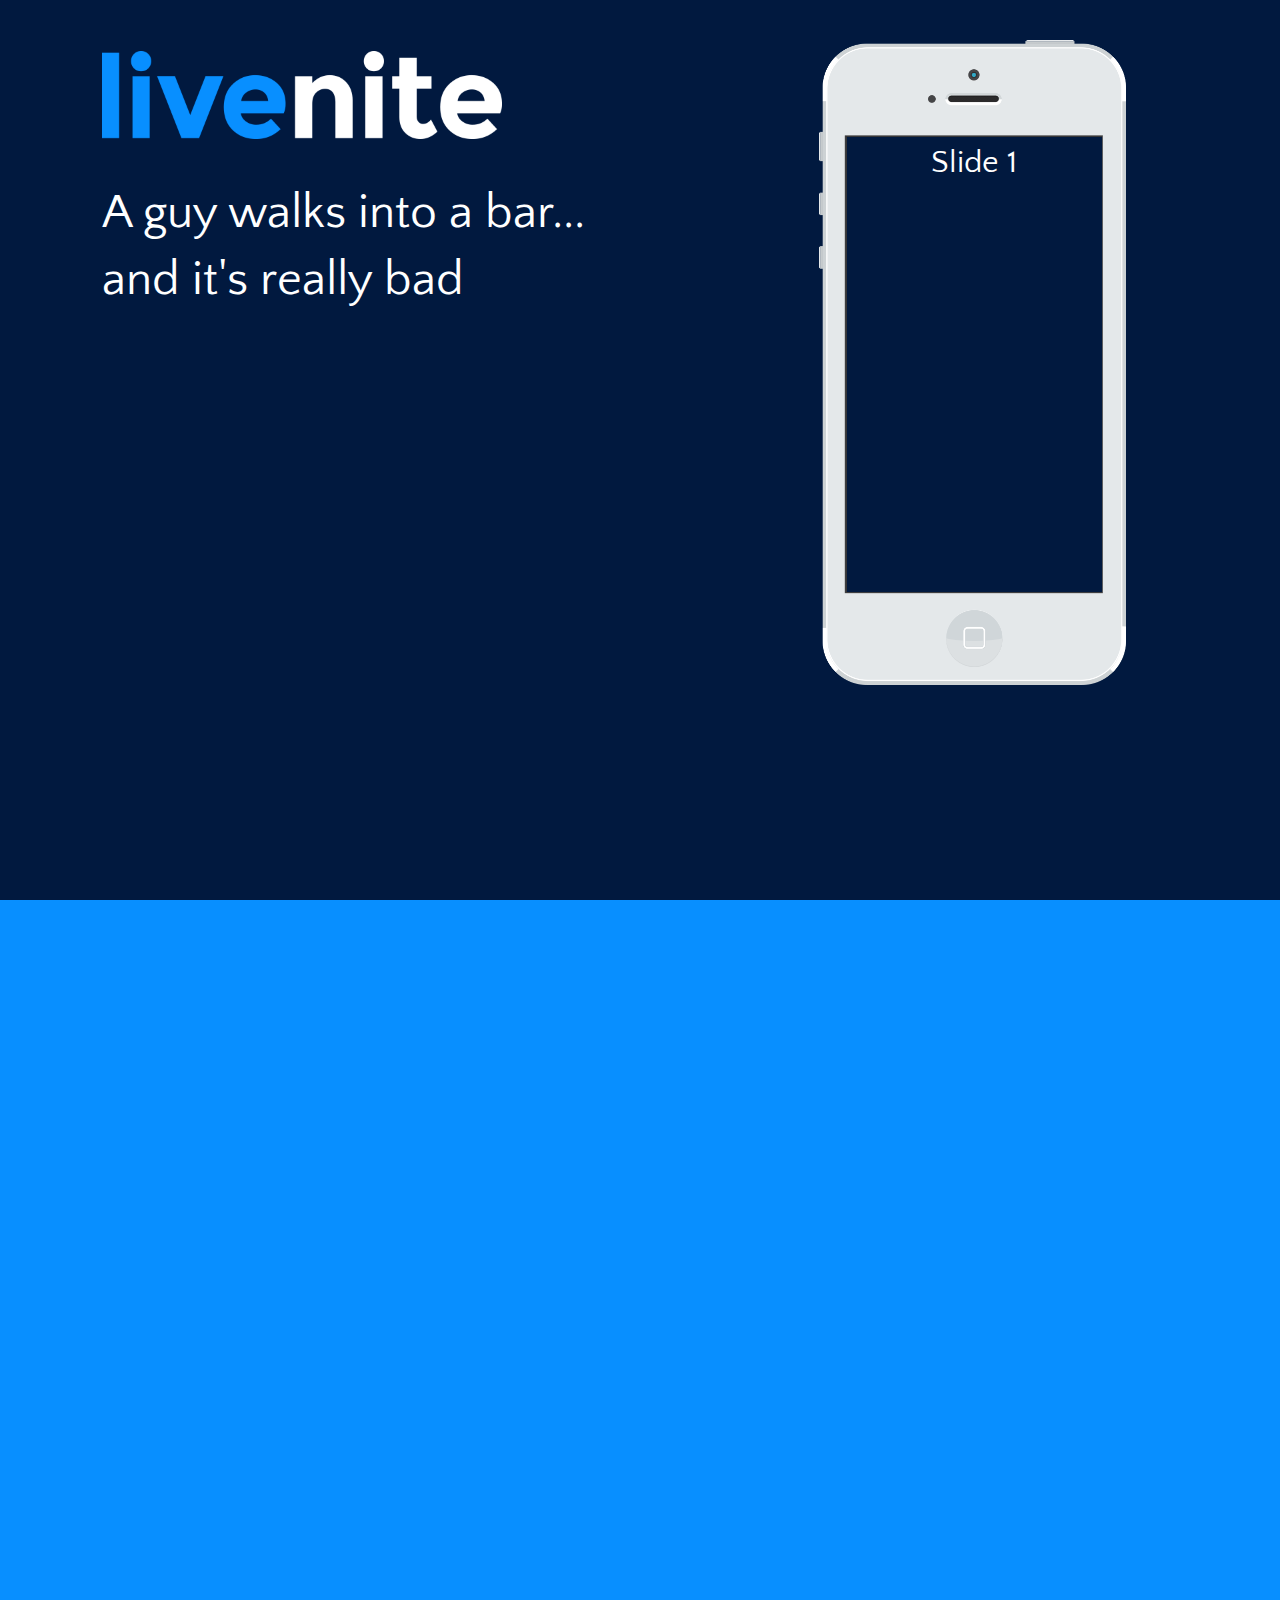
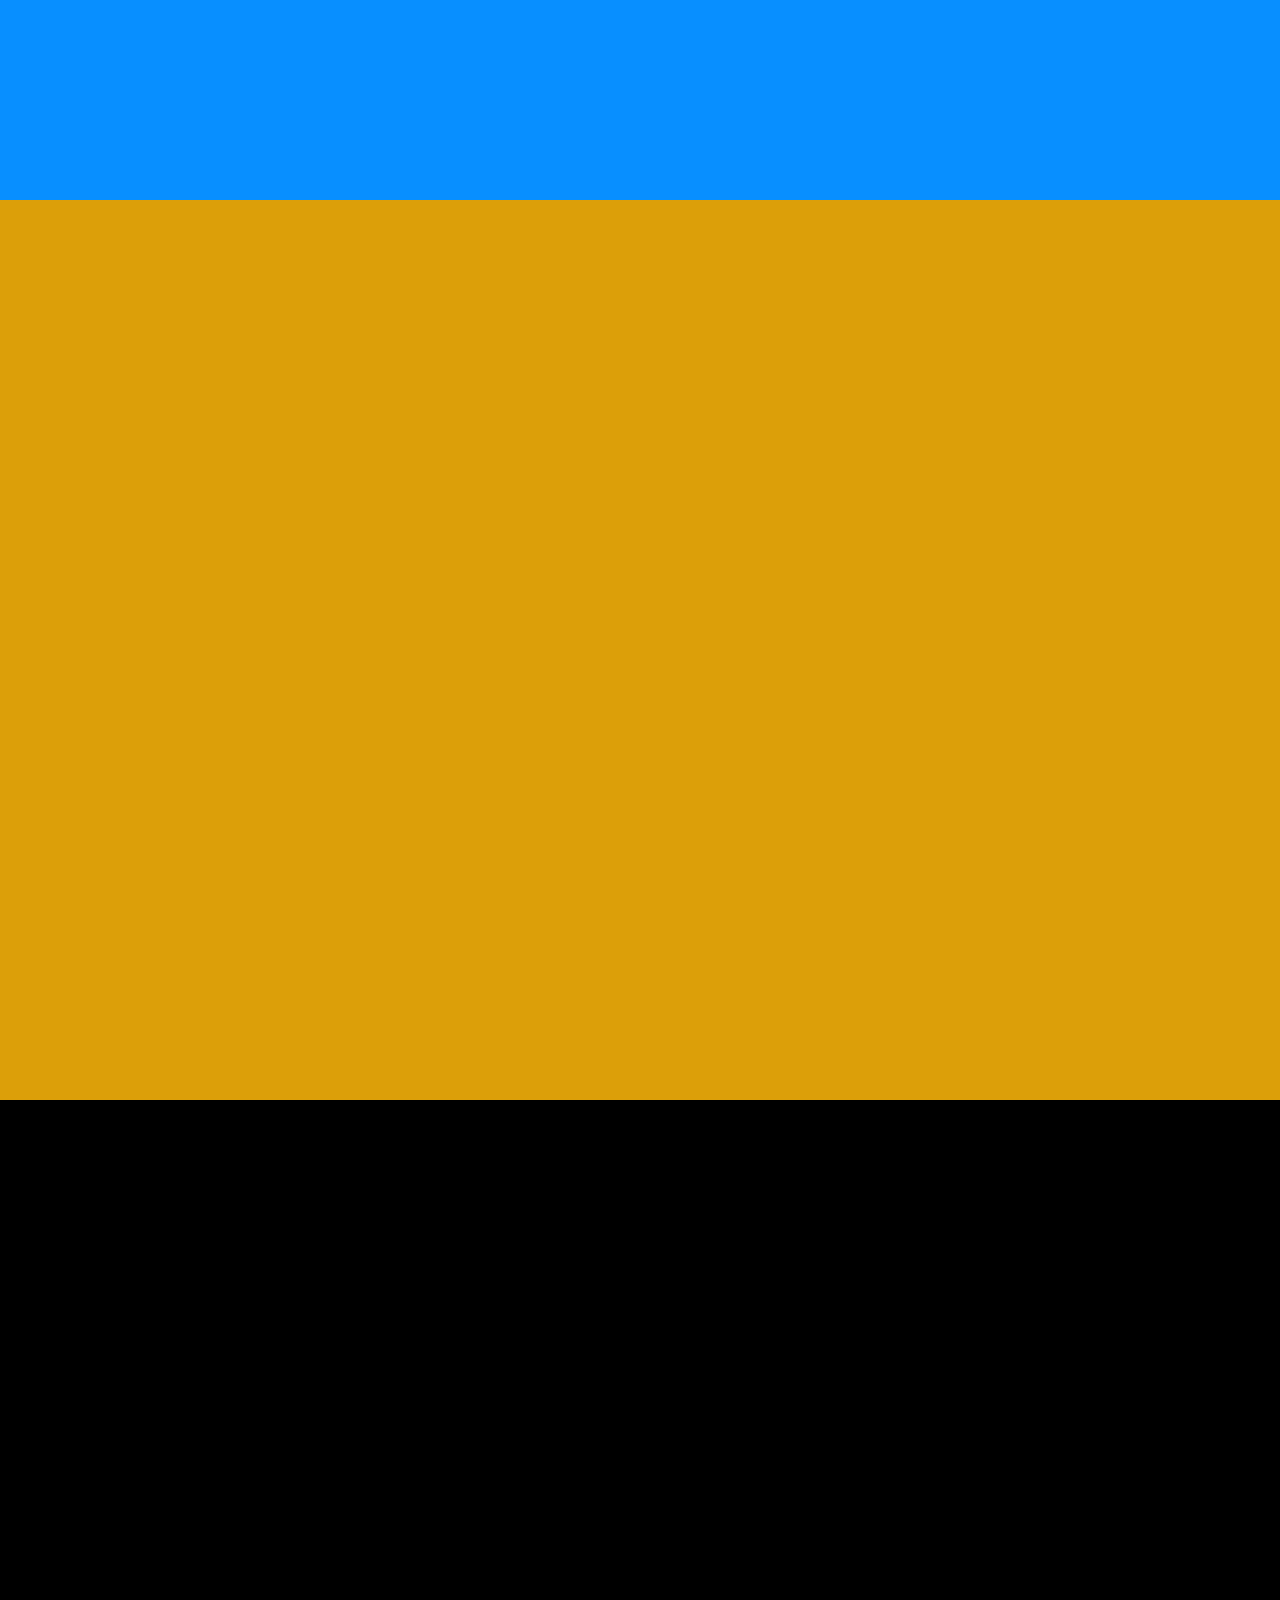
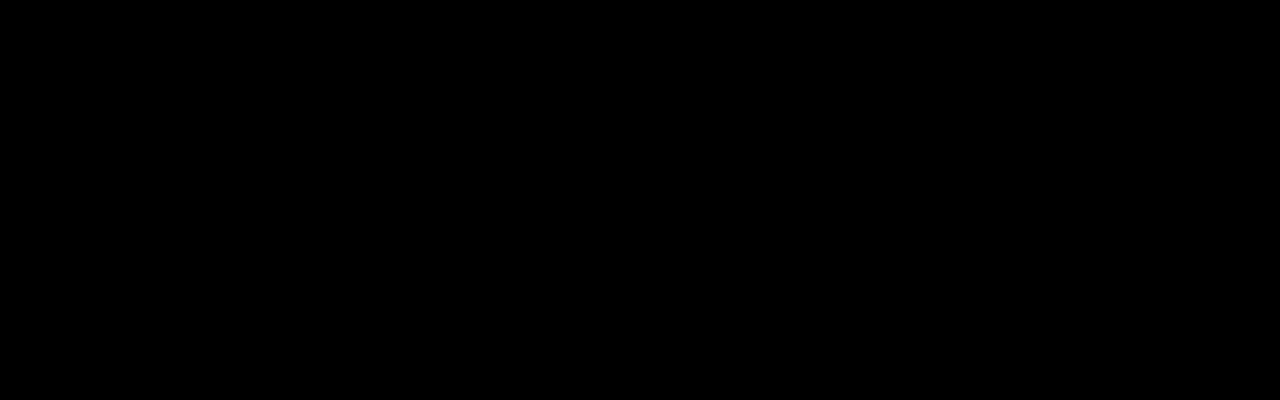
==== public/index.html @ 293f9d3f "Trying to make this not sexist" ====
<html>
<head>
  <title>livenite</title>

  <link rel="stylesheet" type="text/css" href="stylesheets/reset.css">
  <link rel="stylesheet" type="text/css" href="stylesheets/animate.min.css">
  <link rel="stylesheet" type="text/css" href="stylesheets/copy.css">
  <link rel="stylesheet" type="text/css" href="stylesheets/section_1.css">
  <link rel="stylesheet" type="text/css" href="stylesheets/section_2.css">
  <link rel="stylesheet" type="text/css" href="stylesheets/section_4.css">
  <link rel="stylesheet" type="text/css" href="stylesheets/header.css">
  <link rel="stylesheet" type="text/css" href="stylesheets/style.css">

  <link href='http://fonts.googleapis.com/css?family=Quattrocento+Sans' rel='stylesheet' type='text/css'>

  <script type="text/javascript">
    (function(i,s,o,g,r,a,m){i['GoogleAnalyticsObject']=r;i[r]=i[r]||function(){
    (i[r].q=i[r].q||[]).push(arguments)},i[r].l=1*new Date();a=s.createElement(o),
    m=s.getElementsByTagName(o)[0];a.async=1;a.src=g;m.parentNode.insertBefore(a,m)
    })(window,document,'script','//www.google-analytics.com/analytics.js','ga');

    ga('create', 'UA-53471046-1', 'auto');
    ga('send', 'pageview');

  </script>

  <script type="text/javascript">
    var _gaq = _gaq || [];
    _gaq.push(['_setAccount', 'UA-53471046-1']);
    _gaq.push(['_trackPageview']);

    (function() {
      var ga = document.createElement('script'); ga.type = 'text/javascript'; ga.async = true;
      ga.src = ('https:' == document.location.protocol ? 'https://ssl' : 'http://www') + '.google-analytics.com/ga.js';
      var s = document.getElementsByTagName('script')[0]; s.parentNode.insertBefore(ga, s);
    })();
  </script>

  <script type="text/javascript" src="javascripts/jquery.min.js"></script>
  <script type="text/javascript" src="javascripts/jquery.color.js"></script>
  <script type="text/javascript" src="javascripts/waypoints.min.js"></script>
  <script type="text/javascript" src="javascripts/waypoints-sticky.min.js"></script>
  <script type="text/javascript" src="javascripts/jquery.cycle.all.js"></script>
  <script type="text/javascript" src="javascripts/application.js"></script>

  <meta name="viewport" content="width=device-width, minimal-ui, initial-scale=1, maximum-scale=1">
</head>
<body>

  <div id="signup_splash">
    <div id="mc_embed_signup">
      <form action="//livenite.us8.list-manage.com/subscribe/post?u=c764a83786fe8720d0477bb63&amp;id=4c5743650c" method="post" id="mc-embedded-subscribe-form" name="mc-embedded-subscribe-form" class="validate" target="_blank" novalidate>
        <h1>We're almost ready!</h1>
        <h2>If you would like, we can email you when Livenite is available for download.</h2>
        <div class="mc-field-group">
          <input type="email" value="" name="EMAIL" class="required email" id="mce-EMAIL" placeholder="Your email">
          <input type="hidden" value="" name="APP_TYPE" id="mce-APP_TYPE">
        </div>
        <div id="mce-responses" class="clear">
          <div class="response" id="mce-error-response" style="display:none"></div>
          <div class="response" id="mce-success-response" style="display:none"></div>
        </div> 
        <div style="position: absolute; left: -5000px;"><input type="text" name="b_c764a83786fe8720d0477bb63_4c5743650c" tabindex="-1" value=""></div>
        <div class="clear"><input type="submit" value="Subscribe" name="subscribe" id="mc-embedded-subscribe" class="button"></div>
      </form>
      <div id="nope">
        <a href="#"><h2>No thanks</h2></a>
      </div>
    </div>
  </div>

  <div id="fixed_header" class="hidden">
    <div id="header_content">
      <img src="images/livenite.png" id="header_img">
      <div class="up"><div class="arrow_up"></div></div>
      <img src="images/google_play.png" class="hdl" onClick="_gaq.push(['_trackEvent', 'Buttons', 'Download', 'Google_Play_Header']);">
      <img src="images/app_store.png" class="hdl" onClick="_gaq.push(['_trackEvent', 'Buttons', 'Download', 'App_Store_Header']);">
    </div>
  </div>

  <div id="section_1">
    <div class="wrap">
      <div class="left">
        <img src="images/livenite.png" id="logo">
        <div class="text_block">
          <h1 class="about">A guy walks into a bar...<br>and it's really bad</h1>
          <h2 class="usp"><div class="arrow_right"></div>Discover where to go next in seconds</h2>
          <h2 class="usp"><div class="arrow_right"></div>No flyers. No tickets.</h3>
        </div>
        <div id="downloads">
          <img src="images/app_store.png" class="dl" onClick="_gaq.push(['_trackEvent', 'Buttons', 'Download', 'App_Store_Section_1']);">
          <img src="images/google_play.png" class="dl" onClick="_gaq.push(['_trackEvent', 'Buttons', 'Download', 'Google_Play_Section_1']);">
        </div>
        <div id="business">
          <a href="#"><h4 id="business" onClick="_gaq.push(['_trackEvent', 'Business_Redirect', 'Business', 'Section_1']);">I want to put my business on the map</h4></a>
        </div>
        <div class="bottom">
          <div class="down hidden" onClick="_gaq.push(['_trackEvent', 'Scroll', 'Down', 'Section_1']);">
            <div class="arrow_down"></div>
          </div>
        </div>
      </div>
      <div class="right">
        <div id="iphone_wrap" class="relative">
          <img src="images/iphone.png" id="iphone">
          <div id="cycle">
            <div class="slide"><h2>Slide 1</h2></div>
            <div class="slide hidden"><h2>Slide 2</h2></div>
            <div class="slide hidden"><h2>Slide 3</h2></div>
            <div class="slide hidden"><h2>Slide 4</h2></div>
          </div>
          <div id="cycle_2" class="hidden">
            <div class="slide"><h2>Slide 1</h2></div>
            <div class="slide"><h2>Slide 2</h2></div>
          </div>
          <div id="cycle_3" class="hidden">
            <div class="slide"><h2>Slide 1</h2></div>
            <div class="slide"><h2>Slide 2</h2></div>
            <div class="slide"><h2>Slide 3</h2></div>
            <div class="slide"><h2>Slide 4</h2></div>
          </div>
        </div>
      </div>
    </div>
  </div>

  <div id="section_2">
    <div class="wrap">
      <div class="left">
        <div class="text_block">
          <h1 class="about_2">Totally free</h1>
          <h2 class="usp_2"><div class="arrow_right"></div>See what's on at local bars, pubs, &amp; clubs</h2>
          <h2 class="usp_2"><div class="arrow_right"></div>Filter results. Super easy.</h2>
          <h2 class="usp_2"><div class="arrow_right"></div>No login required</h2>
        </div>
        <div class="bottom">
          <div class="down hidden" onClick="_gaq.push(['_trackEvent', 'Scroll', 'Down', 'Section_2']);">
            <div class="arrow_down"></div>
          </div>
        </div>
      </div>
      <div class="right">
        <div class="screenshot"><h2>Screenshot</h2></div>
      </div>
    </div>
  </div>

  <div id="section_3">
    <div class="wrap">
      <div class="left">
        <div class="text_block">
          <h1 class="about_3">Exclusive deals</h1>
          <h2 class="usp_3"><div class="arrow_right"></div>Share your plans with friends via Facebook</h2>
          <h2 class="usp_3"><div class="arrow_right"></div>Community reviews</h2>
          <h2 class="usp_3"><div class="arrow_right"></div>Leave your feedback</h2>
        </div>
        <div class="bottom">
          <div class="down hidden" onClick="_gaq.push(['_trackEvent', 'Scroll', 'Down', 'Section_3']);">
            <div class="arrow_down"></div>
          </div>
        </div>
      </div>
      <div class="right">
        <div class="screenshot"><h2>Screenshot</h2></div>
      </div>
    </div>
  </div>

  <div id="section_4">
    <div class="wrap">
      <div class="left">
        <div class="text_block">
          <h1 class="about_4">Endorsed by Michael<br>from Bad Apple, Croydon</h1>
          <div class="video_button" onClick="_gaq.push(['_trackEvent', 'Videos', 'Play', 'Michael Endorsement']);">Watch video</div>
        </div>
        <div class="up hidden" onClick="_gaq.push(['_trackEvent', 'Scroll', 'Up', 'Section_4']);">
          <div class="arrow_up"></div>
        </div>
      </div>
    </div>
    <video id="test_video" preload>
      <source src="http://techslides.com/demos/sample-videos/small.mp4" type="video/mp4">
    </video>
  </div>
</body>
</html>
---- public/stylesheets/copy.css ----
body {
  font-family: 'Quattrocento Sans', helvetica, sans-serif;
  color: white;
}

h1, h2, h3, p {
  padding: 10px 0;
}

p {
  font-size: 1em;
}

h1 {
  font-size: 3em;
}

h2 {
  font-size: 2em;
}

h3 {
  font-size: 1.4em;
}

h4 {
  font-size: 1.2em;
}

@media (max-width: 1024px) {
  h1 {
    font-size: 2.4em;
  }

  h2 {
    font-size: 1.8em;
  }
}

@media (max-width: 940px) {
  h2 {
    font-size: 1.6em;
  }
}

@media (max-width: 800px) {
  h1 {
    font-size: 2em;
  }

  h2 {
    font-size: 1.4em;
  }

  h4 {
    font-size: 1em;
  }
}

@media (max-width: 600px) {
  h1 {
    font-size: 2.2em;
  }

  h2 {
    font-size: 1.4em;
  }
}


@media (max-width: 360px) {
  h1 {
    font-size: 1.5em;
  }

  h2 {
    font-size: 1.2em;
  }
}
---- public/stylesheets/section_1.css ----
#logo {
  width: 100%;
  max-width: 400px;
}

@media (max-width: 800px) {
  #logo {
    max-width: 240px;
  }
}

@media (max-width: 360px) {
  #logo {
    max-width: 100%;
  }
}

#iphone {
  width: 100%;
  max-width: 600px;
}

.about, .about_2, .about_3, .about_4 {
  line-height: 1.4em;
  padding: 40px 0 30px 0;
}

@media (max-width: 360px) {
  #downloads {
    padding-bottom: 10px;
  }
}

.dl:first-child {
  margin-right: 5%;
}

.dl {
  height: 68px;
  margin: 1% 0
}

@media (max-width: 800px) {
  .dl {
    height: 48px;
  }
}

@media (max-width: 360px) {
  .dl {
    height: 42px;
  }
}

.dl:hover{
  cursor: pointer;
}

#iphone_wrap {
  z-index: 100;
}

#cycle, #cycle_2, #cycle_3 {
  position: absolute;
  top: 15%;
  right: 8%;
  height: 70.5%;
  width: 83%;
}

#cycle {
  background-color: #01193F;
}

#cycle_2 {
  background-color: #088FFF;
}

#cycle_3 {
  background-color: #DC9F09;
}

.slide {
  width: 100%;
  height: 100%;
  text-align: center;
}

#business a:link, #business a:hover, #business a:active, #business a:visited {
  color: #DC9F09;
}

#nope a:link, #nope a:hover, #nope a:active, #nope a:visited {
  color: white;
}

#nope h2 {
  margin: 8% 0;
  display: block; 
}

@media (max-width: 600px) {
  #nope h2 {
    margin: 12% 0;
  }
}

#business h4 {
  line-height: 88px;
  padding: 0;
  text-decoration: underline;
}

@media (max-width: 800px) {
  #business h4 {
    line-height: 68px;
  }
}

.button {
  background-color: rgb(9,143,255);
  outline: none;
  border: none;
  -webkit-box-shadow: none;
  -webkit-appearance: none;
  box-shadow: none;
  cursor: pointer;
  margin: 0;
  height: 44px;
  font-size: 1.2em;
  padding: 0 20px;
}

@media (max-width: 600px) {
  .button {
    width: 100%;
  }
}
---- public/stylesheets/section_2.css ----
.screenshot {
  width: 324px;
  height: 600px;
  background-color: #01193F;
  line-height: 400px;
  text-align: center;
  margin: 10% auto;
}
---- public/stylesheets/section_4.css ----
#section_4 .up {
  float: left;
  margin-left: 0;
  margin-top: 20%;
}

#section_4 video {
  position: absolute;
  bottom: 0px; 
  right: 0px; 
  min-width: 100%; 
  min-height: 100%; 
  width: auto; 
  height: auto; 
  z-index: -1000; 
  overflow: hidden
  z-index: -1;
}
---- public/stylesheets/header.css ----
#fixed_header {
  background-color: #01193F;
  width: 100%;
  height: 100px;
  position: fixed;
  top: 0;
  z-index: 100;
}

#header_content {
  max-width: 1080px;
  margin: 0 auto;
  padding: 0 40px;
}

#header_img {
  height: 40%;
  float: left;
  margin-top: 28px;
}

.hdl {
  float: right;
  height: 50%;
  margin-left: 28px;
  margin-top: 24px;
}

@media (max-width: 720px) {
  .hdl { 
    margin-top: 32px;
    height: 40%;
    margin-left: 12px;
  }

  #header_img {
    height: 30%;
    float: left;
    margin-top: 34px;
  }
}

.hdl:hover {
  cursor: pointer;
}

.up {
  width: 60px;
  height: 60px;
  border-radius: 50%;
  border: 4px solid white;
  text-align: center;
  float: right;
  margin: 18px 0 0 28px;
}

.arrow_up {
  margin-top: 20px; 
  display: inline-block;
  width: 0;
  height: 0;
  border-style: solid;
  border-width: 0 10px 17.3px 10px;
  border-color: transparent transparent white transparent;
}

@media (max-width: 360px) {
  #fixed_header {
    display: none;
  }

}
---- public/stylesheets/style.css ----
html, body {
  height: 100%;
  width: 100%;
  background-color: #01193F;
}

#section_1, #section_2, #section_3, #section_4, #signup_splash {
  min-height: 100%;
  width: 100%;
  overflow: auto;
}

#section_1 {
  background-color: #01193F;
}

#section_2 {
  background-color: #088FFF;
}

#section_3 {
  background-color: #DC9F09;
}

#section_4 {
  background-color: black;
  z-index: 4;
}

.wrap {
  margin: 0 auto;
  max-width: 1080px;
  padding: 8% 8%;
}

#section_1 .wrap {
  padding: 4% 8%;
}

@media (max-width: 1024px) {
  #section_1 .wrap {
    padding: 6% 8%;
  }
}

.left {
  float: left;
  width: 64%;
}

.right {
  float: right;
  max-width: 30%;
  overflow: hidden;
}

@media (max-width: 600px) {
  .left {
    width: 100%;
  }

  .right, #iphone_wrap {
    display: none;
  }
}

.text_block {
  width: 100%;
  padding-bottom: 40px;
}

.down {
  width: 80px;
  height: 80px;
  border-radius: 50%;
  border: 4px solid white;
  text-align: center;
  float: left;
  margin: 0 40px 40px 0;
}

.down:hover, .up:hover {
  cursor: pointer;
}

.arrow_down {
  margin-top: 30px; 
  display: inline-block;
  width: 0;
  height: 0;
  border-style: solid;
  border-width: 26.0px 15px 0 15px;
  border-color: white transparent transparent transparent;
}

@media (max-width: 800px) {
  .down {
    width: 60px;
    height: 60px;
    margin-right: 28px;
  }

  .arrow_down {
    margin-top: 24px;
    border-width: 17.3px 10px 0 10px; 
  }

  .wrap {
    padding: 12% 8%;
  }
}

@media (max-width: 360px) {
}

.arrow_right {
  margin: 0 20px 4px 0;
  display: inline-block;
  width: 0;
  height: 0;
  border-style: solid;
  border-width: 7px 0 7px 12.1px;
  border-color: transparent transparent transparent white;
}

.video_button {
  background-color: #088FFF;
  color: black;
  padding: 14px;
  font-size: 1.1em;
  width: 120px;
  text-align: center;
  margin-top: 20%;
  border-radius: 2px;
  display: none;
}

.video_button:hover {
  cursor: pointer;
}

@media (max-width: 360px) {
  .arrow_right {
    display: none;
  }

  #test_video {
    display: none;
  }

  .video_button {
    display: block;
  }
}

.border {
  border: solid black 1px;
}

.hidden {
  display: none;
}

.fixed {
  position: fixed;
  right: 12%;
  -webkit-transform: translateZ(0);
  width: 24%;
}

@media (max-width: 1024px) {
  .fixed {
    right: 8%;
    width: 28%;
  }
}

@media (max-width: 840px) {
  .fixed {
    right: 6%;
  }
}

.relative {
  position: relative;
  width: 100%;
}

.centered {
  text-align: center;
}

.clearfix:after {
  content: "";
  display: table;
  clear: both;
}

#section_4 {
  position: relative;
}

#signup_splash {
  background-color: rgba(0,0,0,0.94);
  position: fixed;
  padding: 8% 0;
  z-index: 2000;
  overflow: hidden;
  display: none;
}

#mc_embed_signup {
  max-width: 1080px;
  padding: 4%;
  margin: 0 auto;
}

#mc_embed_signup h2 {
  margin-bottom: 40px;
}

#mce-EMAIL {
  border: none;
  font-size: 1.2em;
  width: 40%;
  padding: 10px;
  height: 44px;
  float: left;
  margin: 0;
}

@media (max-width: 600px) {
  #mce-EMAIL {
    width: 100%;
    font-size: 1em;
  }
}
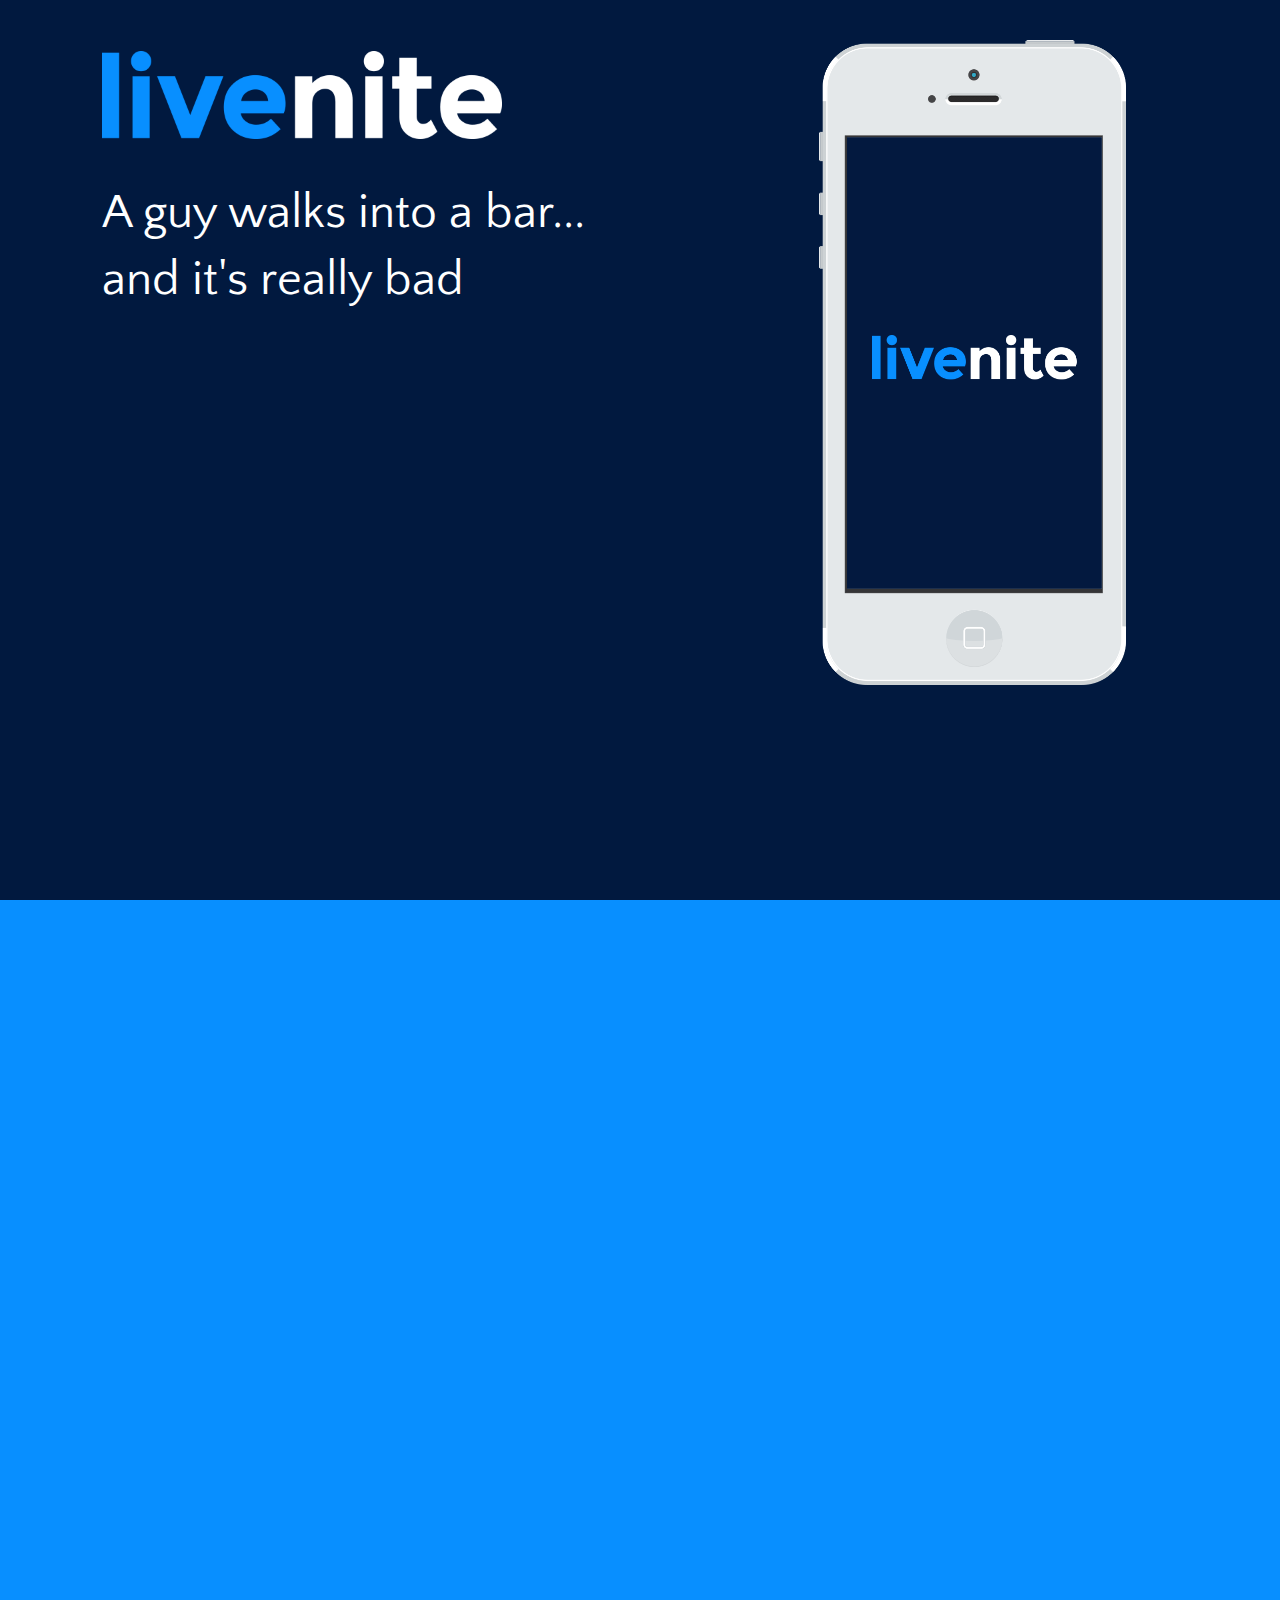
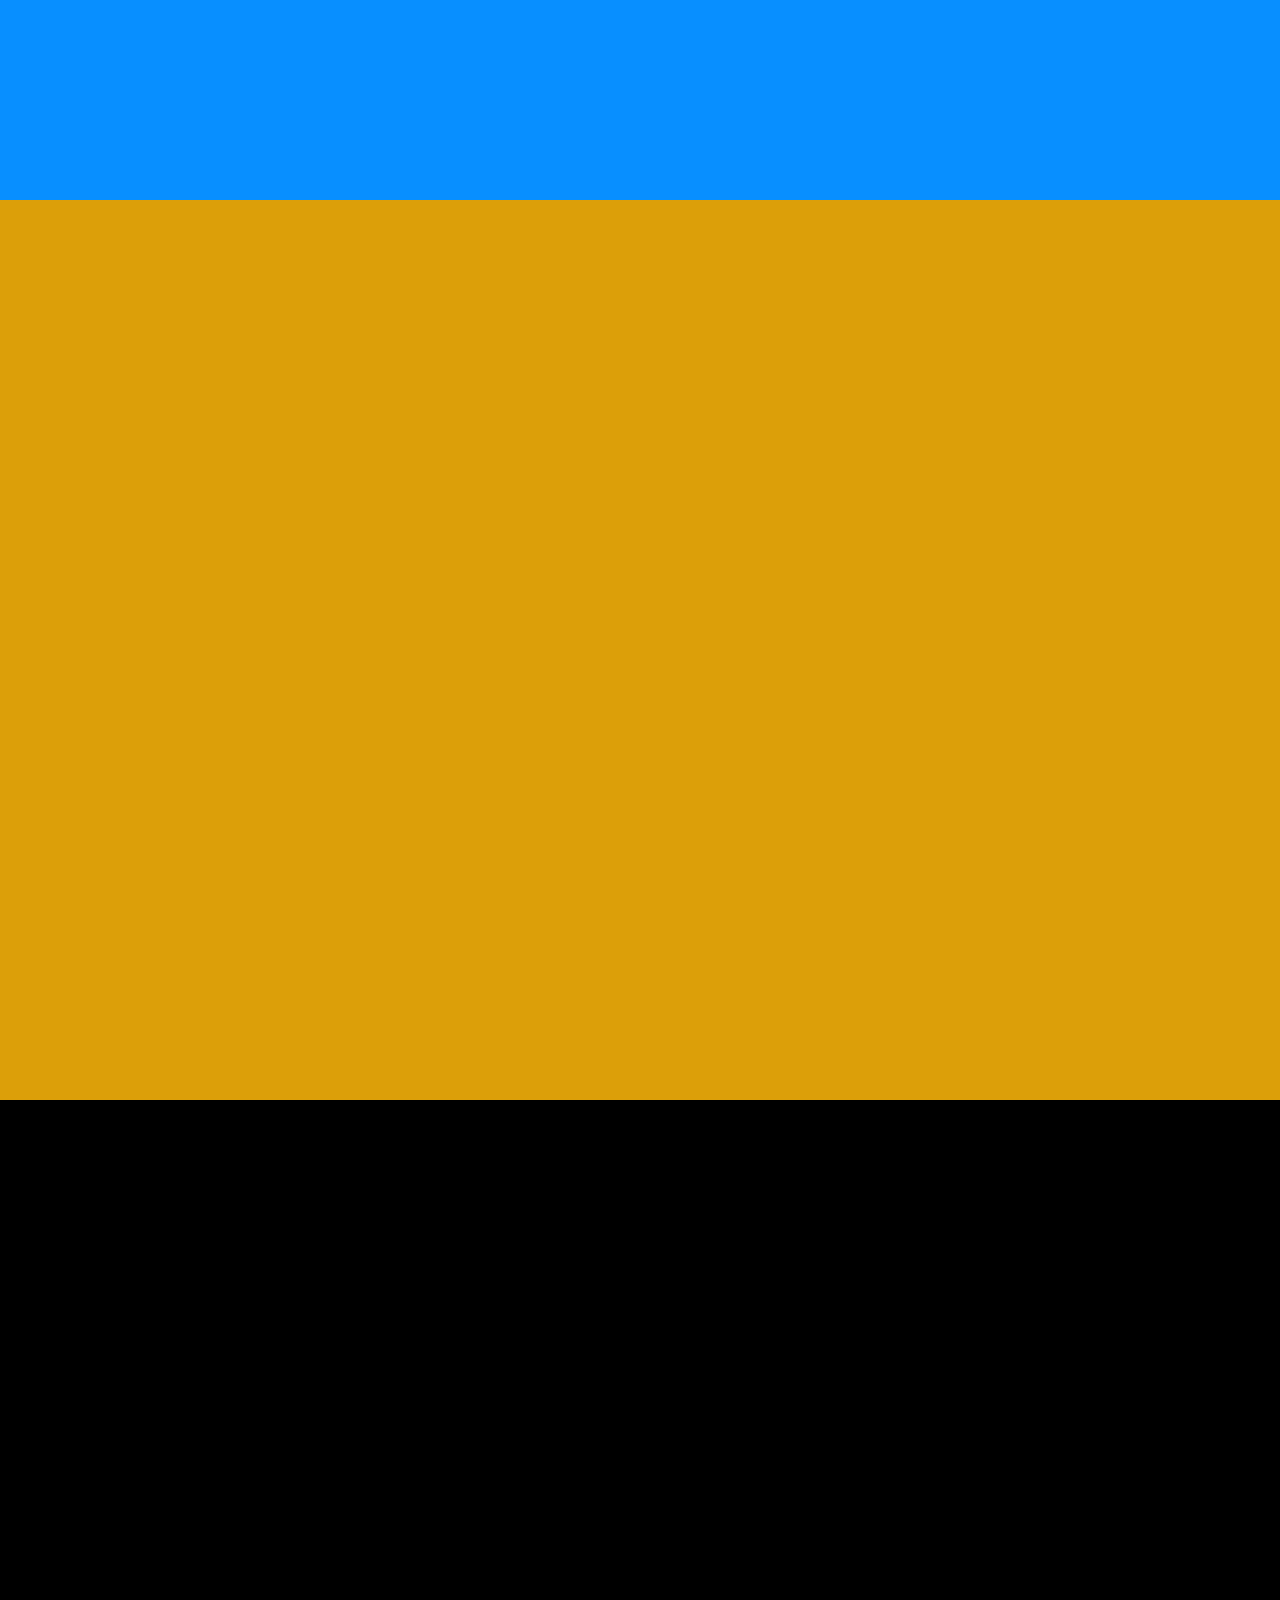
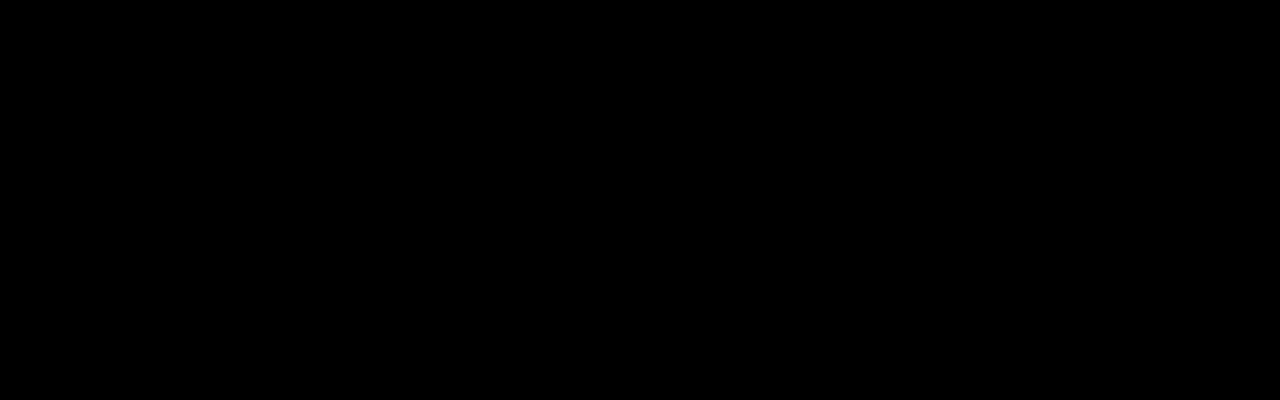
==== commit 6c4f32ff: "Screenshots added" ====
--- a/public/index.html
+++ b/public/index.html
@@ -104,20 +104,16 @@
         <div id="iphone_wrap" class="relative">
           <img src="images/iphone.png" id="iphone">
           <div id="cycle">
-            <div class="slide"><h2>Slide 1</h2></div>
-            <div class="slide hidden"><h2>Slide 2</h2></div>
-            <div class="slide hidden"><h2>Slide 3</h2></div>
-            <div class="slide hidden"><h2>Slide 4</h2></div>
+            <div class="slide"><img src="images/s1.png" class="screenshot_image"></div>
+            <div class="slide hidden"><img src="images/s2.png" class="screenshot_image"></div>
+            <div class="slide hidden"><img src="images/s3.png" class="screenshot_image"></div>
+            <div class="slide hidden"><img src="images/s4.png" class="screenshot_image"></div>
           </div>
           <div id="cycle_2" class="hidden">
-            <div class="slide"><h2>Slide 1</h2></div>
-            <div class="slide"><h2>Slide 2</h2></div>
+            <div class="slide"><img src="images/s3.png" class="screenshot_image"></div>
           </div>
           <div id="cycle_3" class="hidden">
-            <div class="slide"><h2>Slide 1</h2></div>
-            <div class="slide"><h2>Slide 2</h2></div>
-            <div class="slide"><h2>Slide 3</h2></div>
-            <div class="slide"><h2>Slide 4</h2></div>
+            <div class="slide"><img src="images/s4.png" class="screenshot_image"></div>
           </div>
         </div>
       </div>
--- a/public/stylesheets/section_1.css
+++ b/public/stylesheets/section_1.css
@@ -68,18 +68,6 @@
   width: 83%;
 }
 
-#cycle {
-  background-color: #01193F;
-}
-
-#cycle_2 {
-  background-color: #088FFF;
-}
-
-#cycle_3 {
-  background-color: #DC9F09;
-}
-
 .slide {
   width: 100%;
   height: 100%;
--- a/public/stylesheets/style.css
+++ b/public/stylesheets/style.css
@@ -229,6 +229,10 @@
   margin: 0;
 }
 
+.screenshot_image {
+  width: 100%;
+}
+
 @media (max-width: 600px) {
   #mce-EMAIL {
     width: 100%;
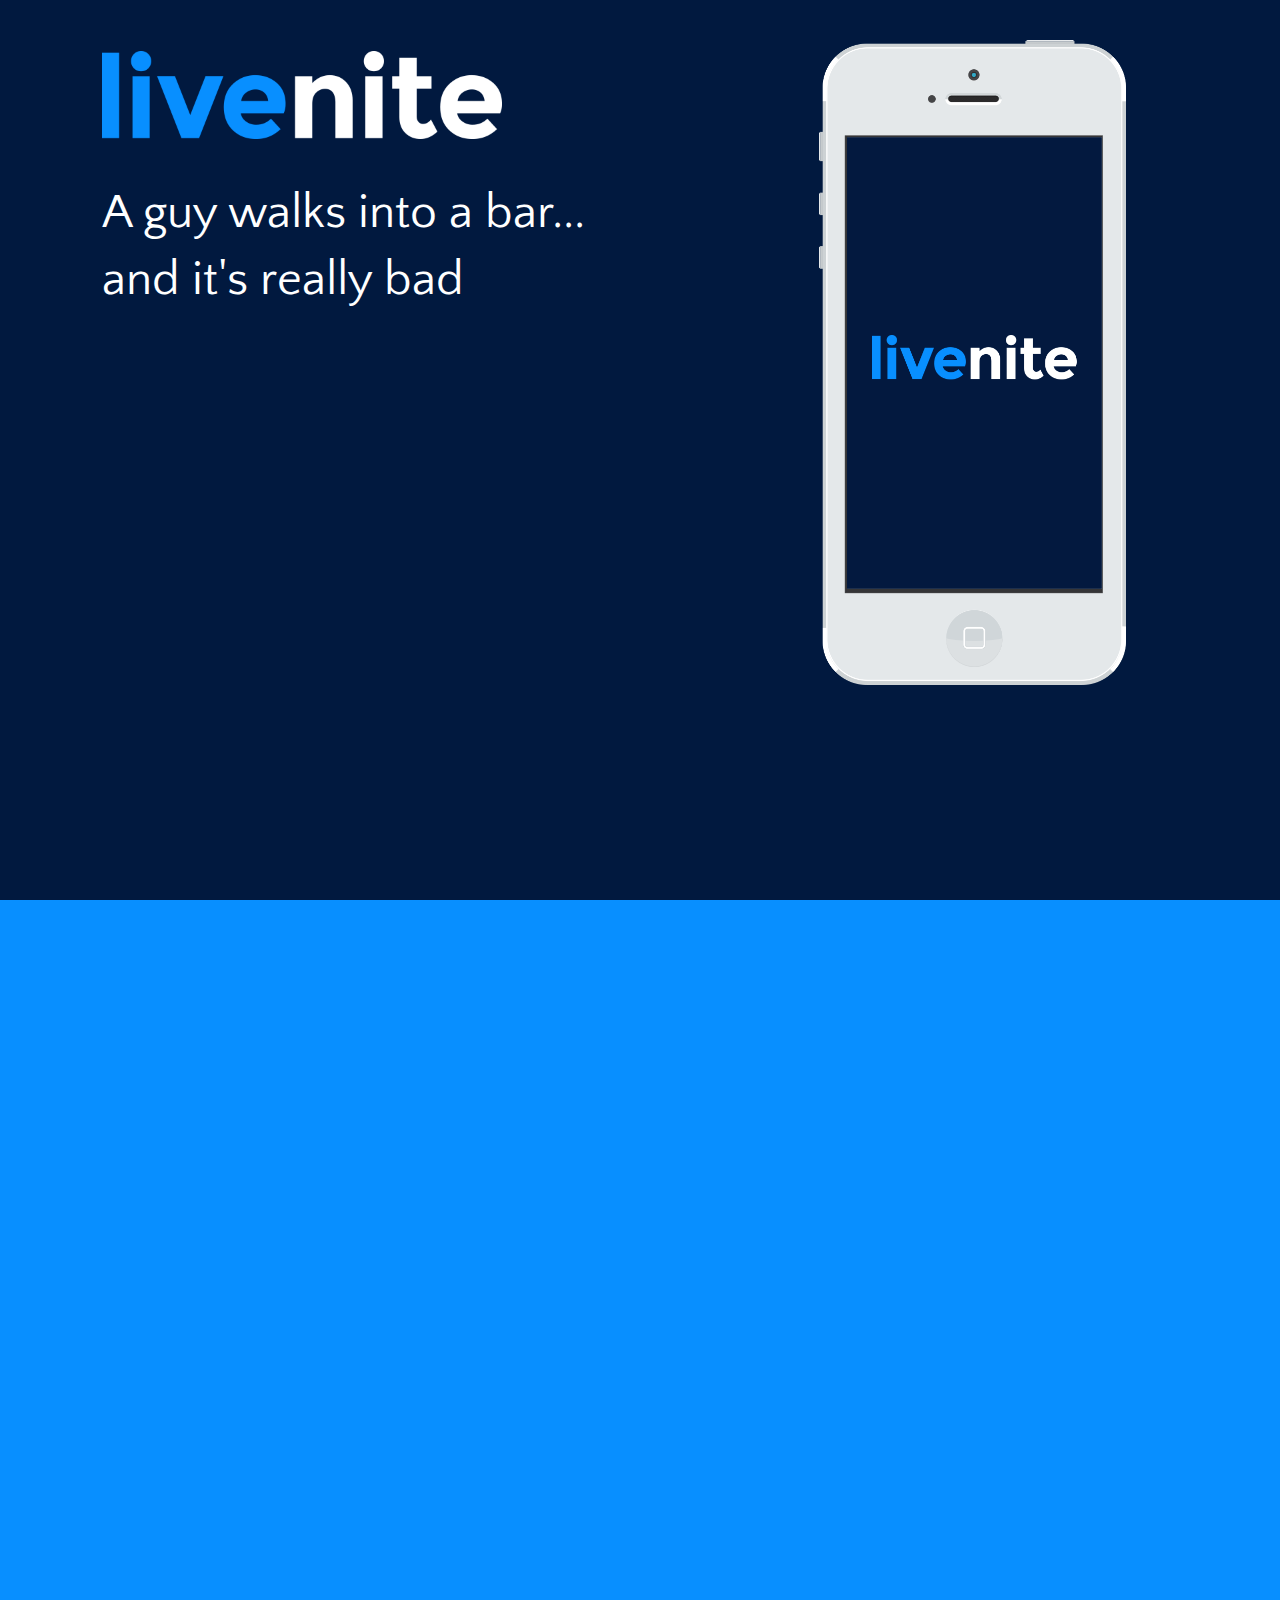
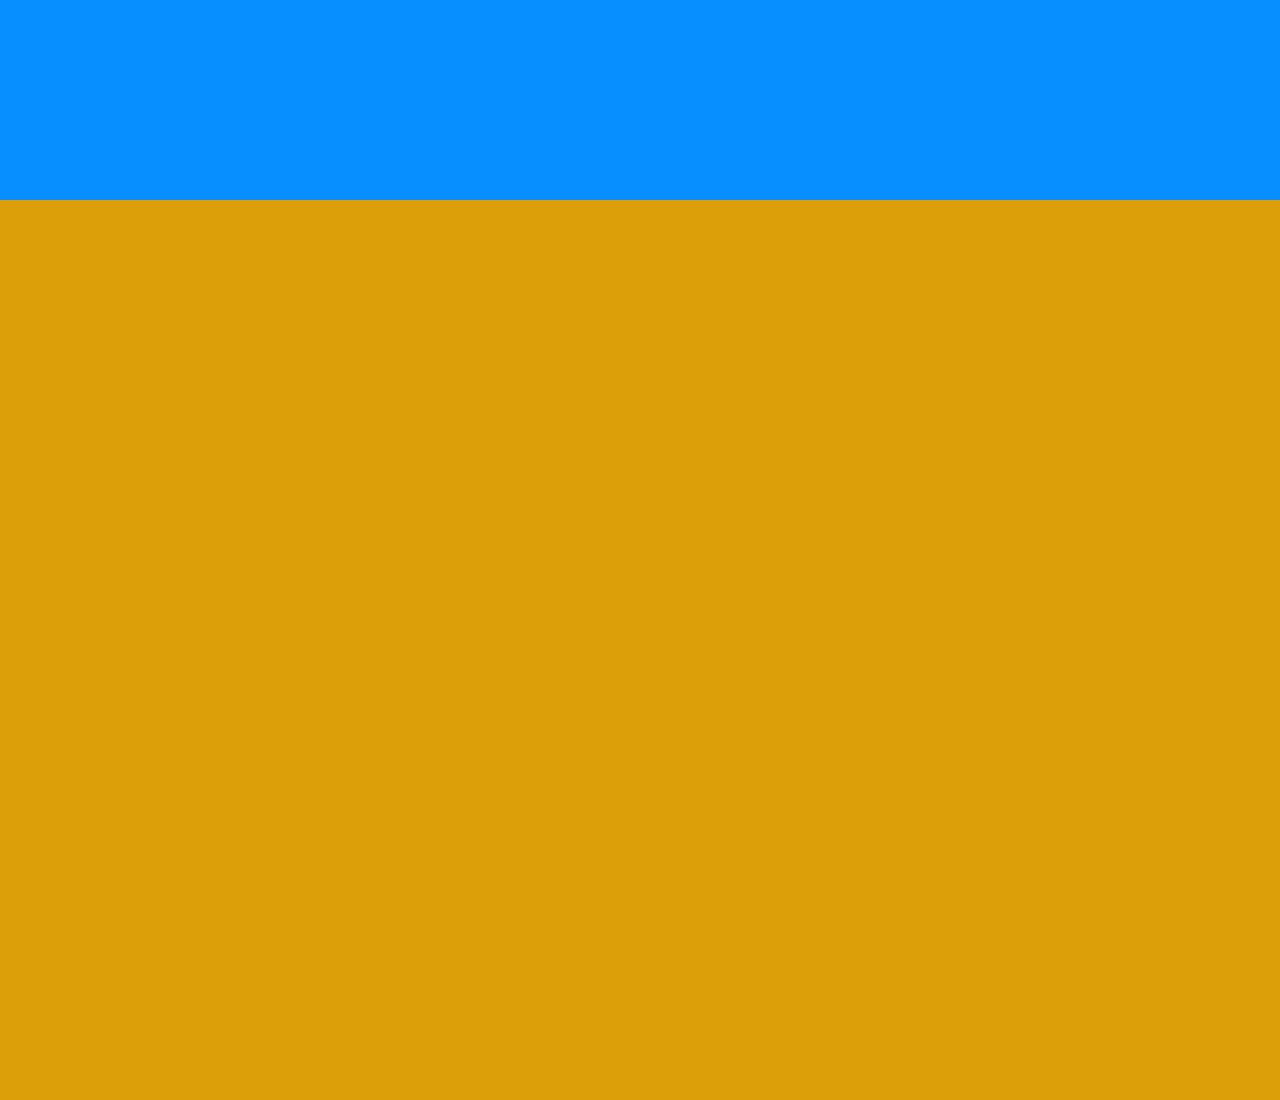
==== commit 3332d31d: "Video hidden until ready" ====
--- a/public/index.html
+++ b/public/index.html
@@ -151,9 +151,12 @@
           <h2 class="usp_3"><div class="arrow_right"></div>Leave your feedback</h2>
         </div>
         <div class="bottom">
-          <div class="down hidden" onClick="_gaq.push(['_trackEvent', 'Scroll', 'Down', 'Section_3']);">
+          <div id="upleft" class="up hidden" onClick="_gaq.push(['_trackEvent', 'Scroll', 'Up', 'Section_4']);">
+            <div class="arrow_up"></div>
+          </div>
+          <!--           <div class="down hidden" onClick="_gaq.push(['_trackEvent', 'Scroll', 'Down', 'Section_3']);">
             <div class="arrow_down"></div>
-          </div>
+          </div> -->
         </div>
       </div>
       <div class="right">
@@ -162,7 +165,7 @@
     </div>
   </div>
 
-  <div id="section_4">
+  <div id="section_4" class="hidden">
     <div class="wrap">
       <div class="left">
         <div class="text_block">
--- a/public/stylesheets/style.css
+++ b/public/stylesheets/style.css
@@ -25,6 +25,11 @@
 #section_4 {
   background-color: black;
   z-index: 4;
+}
+
+#upleft {
+  float: left;
+  margin: 0;
 }
 
 .wrap {
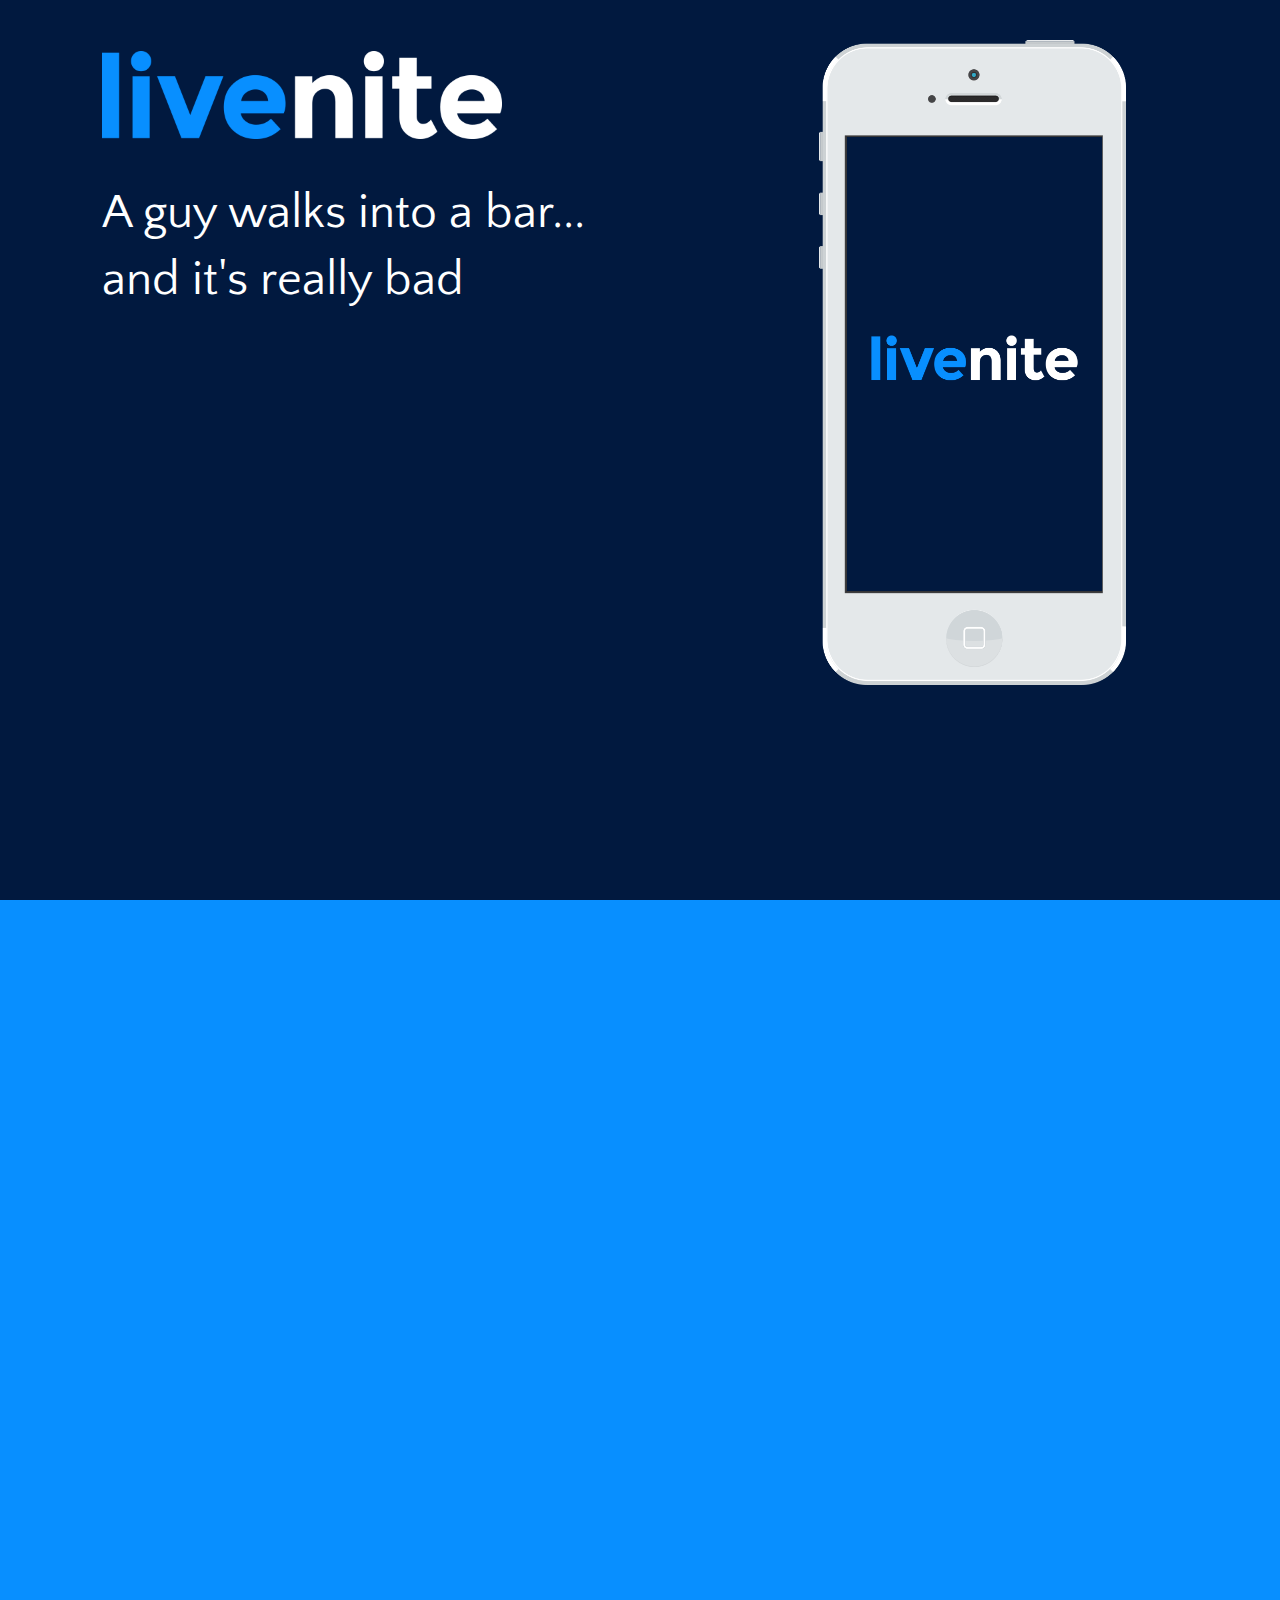
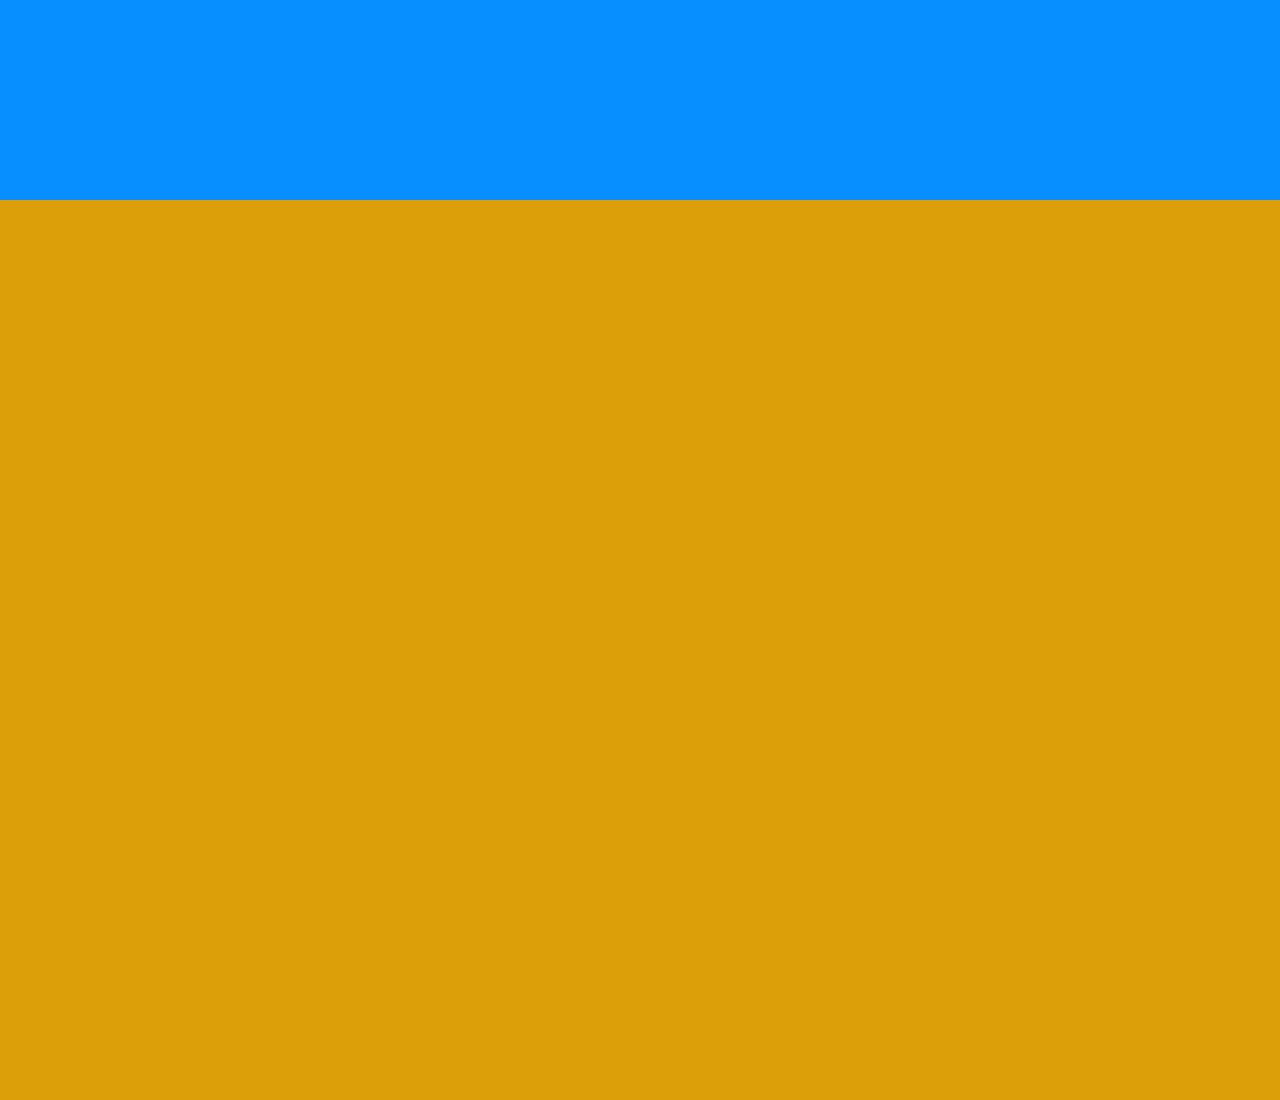
==== commit 9f88f0e8: "Google analytics code moved to the end, header resize issue fixed" ====
--- a/public/index.html
+++ b/public/index.html
@@ -12,34 +12,11 @@
   <link rel="stylesheet" type="text/css" href="stylesheets/style.css">
 
   <link href='http://fonts.googleapis.com/css?family=Quattrocento+Sans' rel='stylesheet' type='text/css'>
-
-  <script type="text/javascript">
-    (function(i,s,o,g,r,a,m){i['GoogleAnalyticsObject']=r;i[r]=i[r]||function(){
-    (i[r].q=i[r].q||[]).push(arguments)},i[r].l=1*new Date();a=s.createElement(o),
-    m=s.getElementsByTagName(o)[0];a.async=1;a.src=g;m.parentNode.insertBefore(a,m)
-    })(window,document,'script','//www.google-analytics.com/analytics.js','ga');
-
-    ga('create', 'UA-53471046-1', 'auto');
-    ga('send', 'pageview');
-
-  </script>
-
-  <script type="text/javascript">
-    var _gaq = _gaq || [];
-    _gaq.push(['_setAccount', 'UA-53471046-1']);
-    _gaq.push(['_trackPageview']);
-
-    (function() {
-      var ga = document.createElement('script'); ga.type = 'text/javascript'; ga.async = true;
-      ga.src = ('https:' == document.location.protocol ? 'https://ssl' : 'http://www') + '.google-analytics.com/ga.js';
-      var s = document.getElementsByTagName('script')[0]; s.parentNode.insertBefore(ga, s);
-    })();
-  </script>
+  <link rel="shortcut icon" href="images/ico.ico">
 
   <script type="text/javascript" src="javascripts/jquery.min.js"></script>
   <script type="text/javascript" src="javascripts/jquery.color.js"></script>
   <script type="text/javascript" src="javascripts/waypoints.min.js"></script>
-  <script type="text/javascript" src="javascripts/waypoints-sticky.min.js"></script>
   <script type="text/javascript" src="javascripts/jquery.cycle.all.js"></script>
   <script type="text/javascript" src="javascripts/application.js"></script>
 
@@ -182,4 +159,26 @@
     </video>
   </div>
 </body>
+<script type="text/javascript">
+  (function(i,s,o,g,r,a,m){i['GoogleAnalyticsObject']=r;i[r]=i[r]||function(){
+  (i[r].q=i[r].q||[]).push(arguments)},i[r].l=1*new Date();a=s.createElement(o),
+  m=s.getElementsByTagName(o)[0];a.async=1;a.src=g;m.parentNode.insertBefore(a,m)
+  })(window,document,'script','//www.google-analytics.com/analytics.js','ga');
+
+  ga('create', 'UA-53471046-1', 'auto');
+  ga('send', 'pageview');
+
+</script>
+
+<script type="text/javascript">
+  var _gaq = _gaq || [];
+  _gaq.push(['_setAccount', 'UA-53471046-1']);
+  _gaq.push(['_trackPageview']);
+
+  (function() {
+    var ga = document.createElement('script'); ga.type = 'text/javascript'; ga.async = true;
+    ga.src = ('https:' == document.location.protocol ? 'https://ssl' : 'http://www') + '.google-analytics.com/ga.js';
+    var s = document.getElementsByTagName('script')[0]; s.parentNode.insertBefore(ga, s);
+  })();
+</script>
 </html>--- a/public/stylesheets/section_1.css
+++ b/public/stylesheets/section_1.css
@@ -32,7 +32,7 @@
 }
 
 .dl:first-child {
-  margin-right: 5%;
+  margin-right: 4%;
 }
 
 .dl {
--- a/public/stylesheets/header.css
+++ b/public/stylesheets/header.css
@@ -26,6 +26,10 @@
   margin-top: 24px;
 }
 
+.hdl:hover {
+  cursor: pointer;
+}
+
 @media (max-width: 720px) {
   .hdl { 
     margin-top: 32px;
@@ -40,8 +44,10 @@
   }
 }
 
-.hdl:hover {
-  cursor: pointer;
+@media (max-width: 599px) {
+  .hdl { 
+    display: none;
+  }
 }
 
 .up {
@@ -68,5 +74,4 @@
   #fixed_header {
     display: none;
   }
-
 }
--- a/public/stylesheets/style.css
+++ b/public/stylesheets/style.css
@@ -119,13 +119,12 @@
 }
 
 .arrow_right {
-  margin: 0 20px 4px 0;
+  margin: 0 20px 3px 0;
+  background-color: white;
+  border-radius: 50%;
+  width: 10px;
+  height: 10px;
   display: inline-block;
-  width: 0;
-  height: 0;
-  border-style: solid;
-  border-width: 7px 0 7px 12.1px;
-  border-color: transparent transparent transparent white;
 }
 
 .video_button {
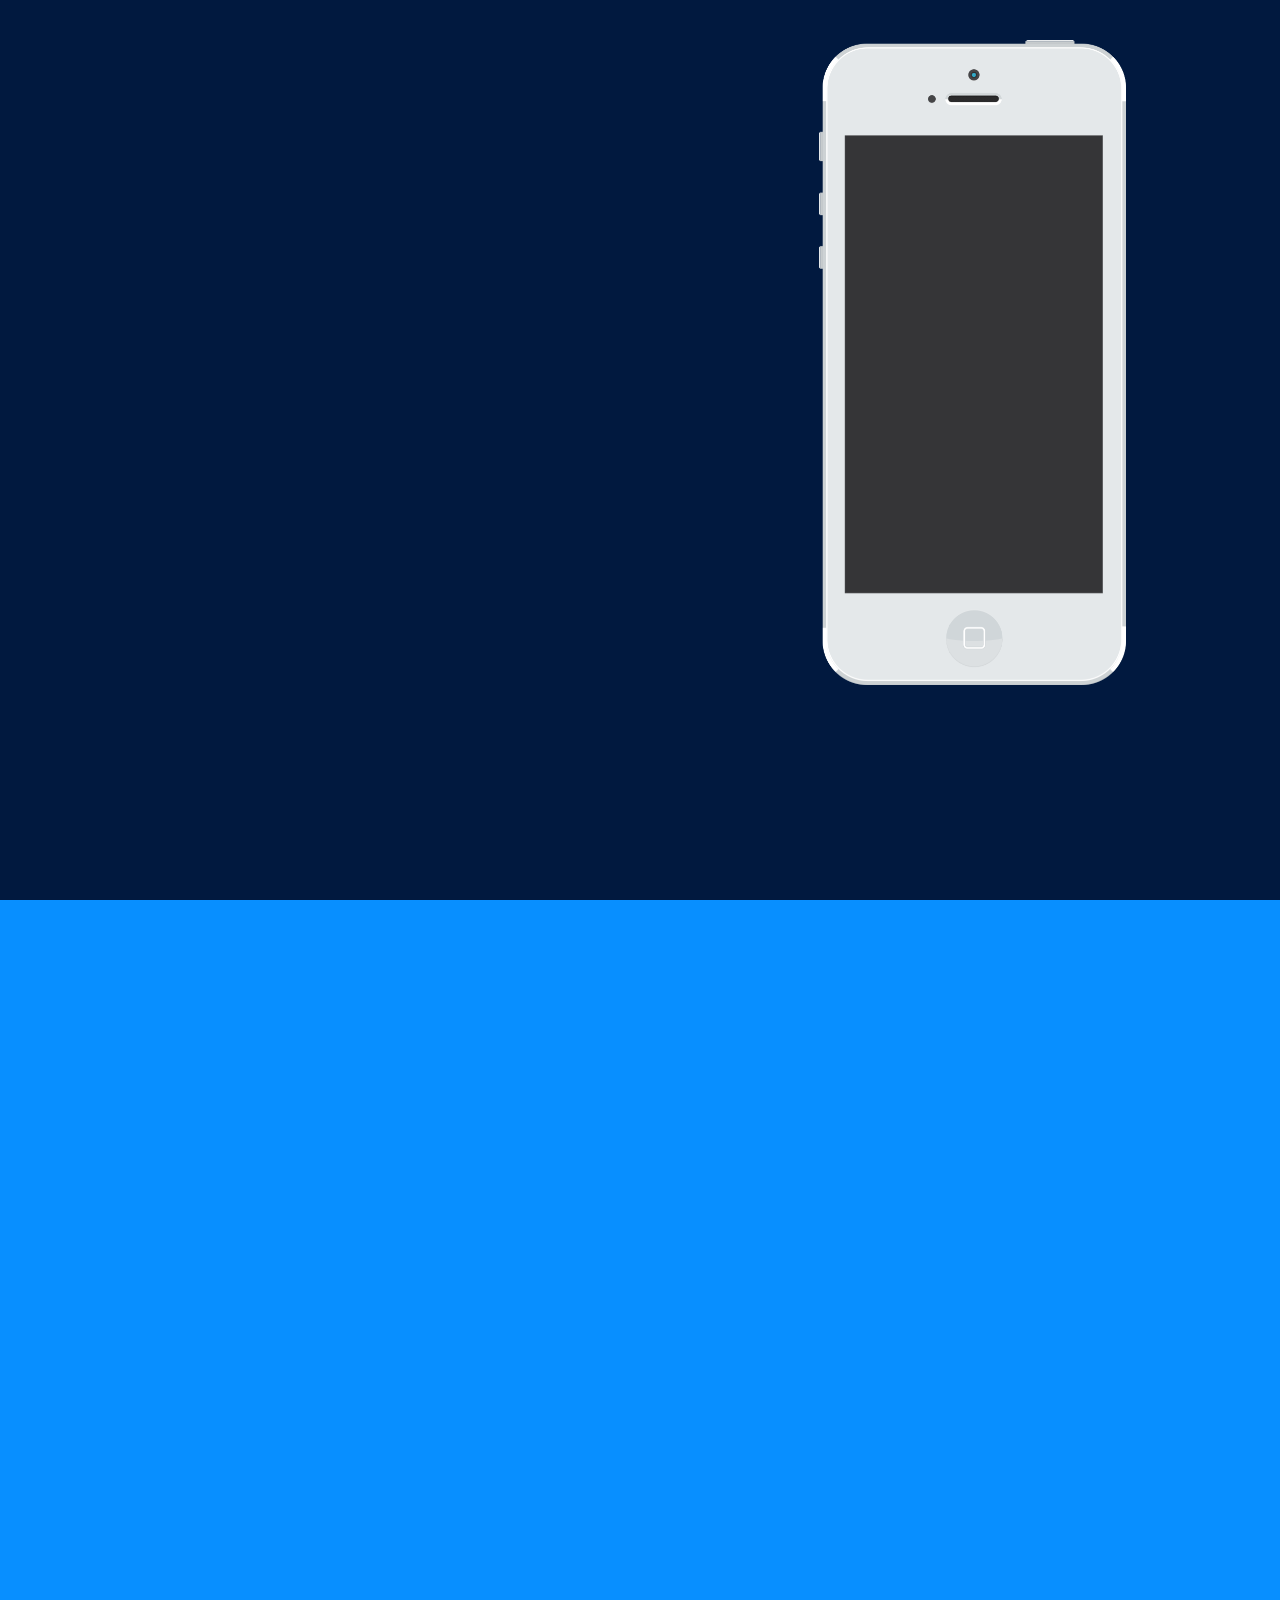
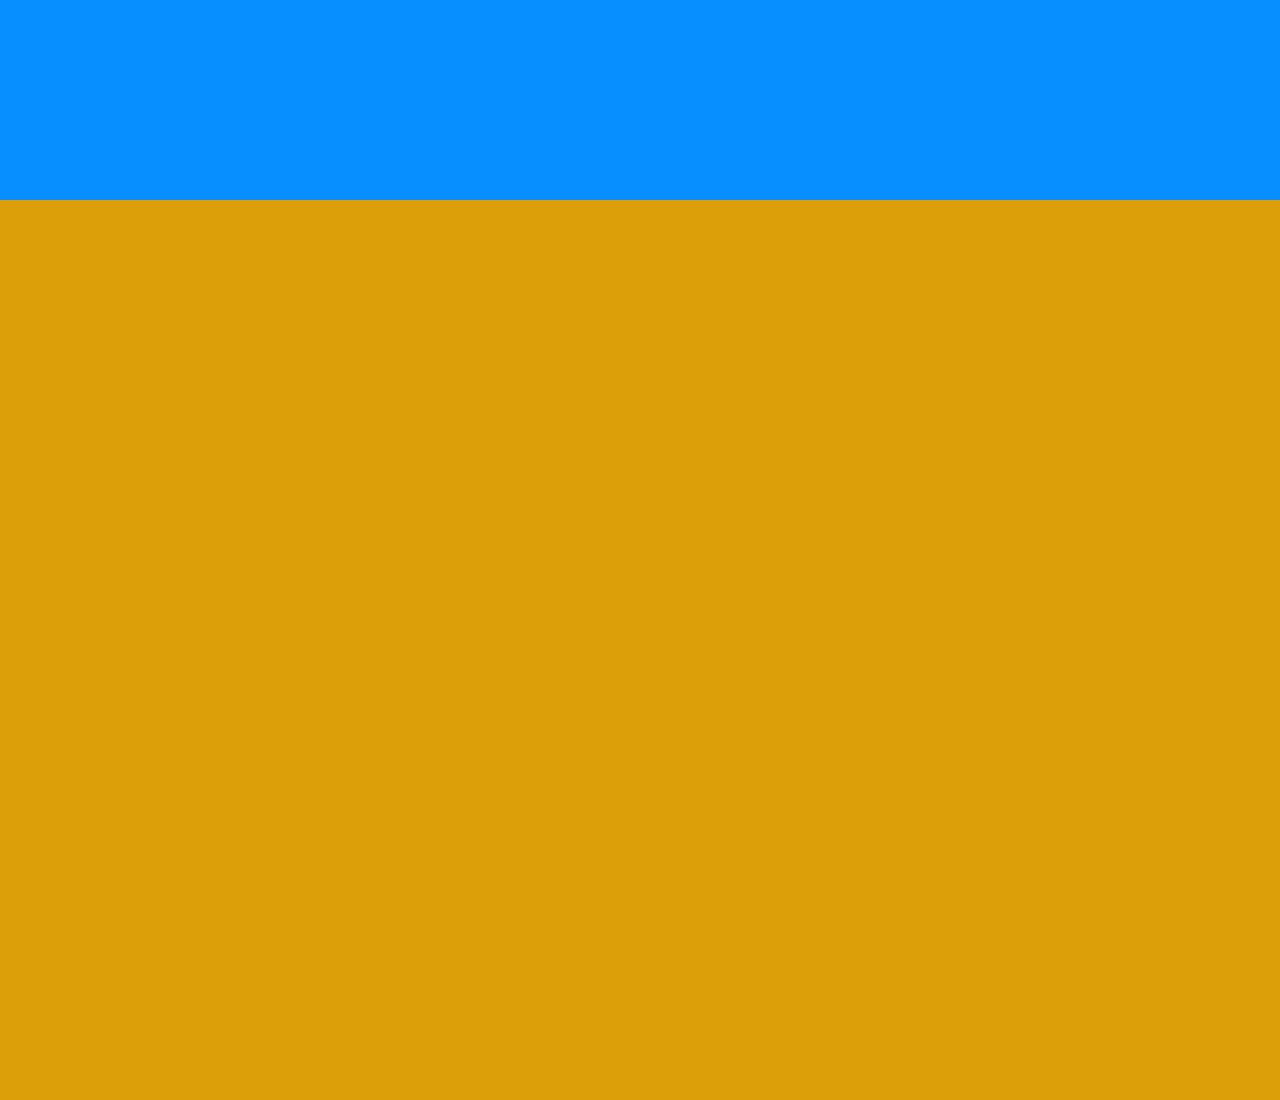
==== commit a56b9145: "Add doctype (oops), tweak responsive header design" ====
--- a/public/index.html
+++ b/public/index.html
@@ -1,3 +1,4 @@
+<!DOCTYPE html>
 <html>
 <head>
   <title>livenite</title>
--- a/public/stylesheets/header.css
+++ b/public/stylesheets/header.css
@@ -14,14 +14,14 @@
 }
 
 #header_img {
-  height: 40%;
+  height: 40px;
   float: left;
   margin-top: 28px;
 }
 
 .hdl {
   float: right;
-  height: 50%;
+  height: 50px;
   margin-left: 28px;
   margin-top: 24px;
 }
@@ -33,12 +33,12 @@
 @media (max-width: 720px) {
   .hdl { 
     margin-top: 32px;
-    height: 40%;
+    height: 40px;
     margin-left: 12px;
   }
 
   #header_img {
-    height: 30%;
+    height: 30px;
     float: left;
     margin-top: 34px;
   }
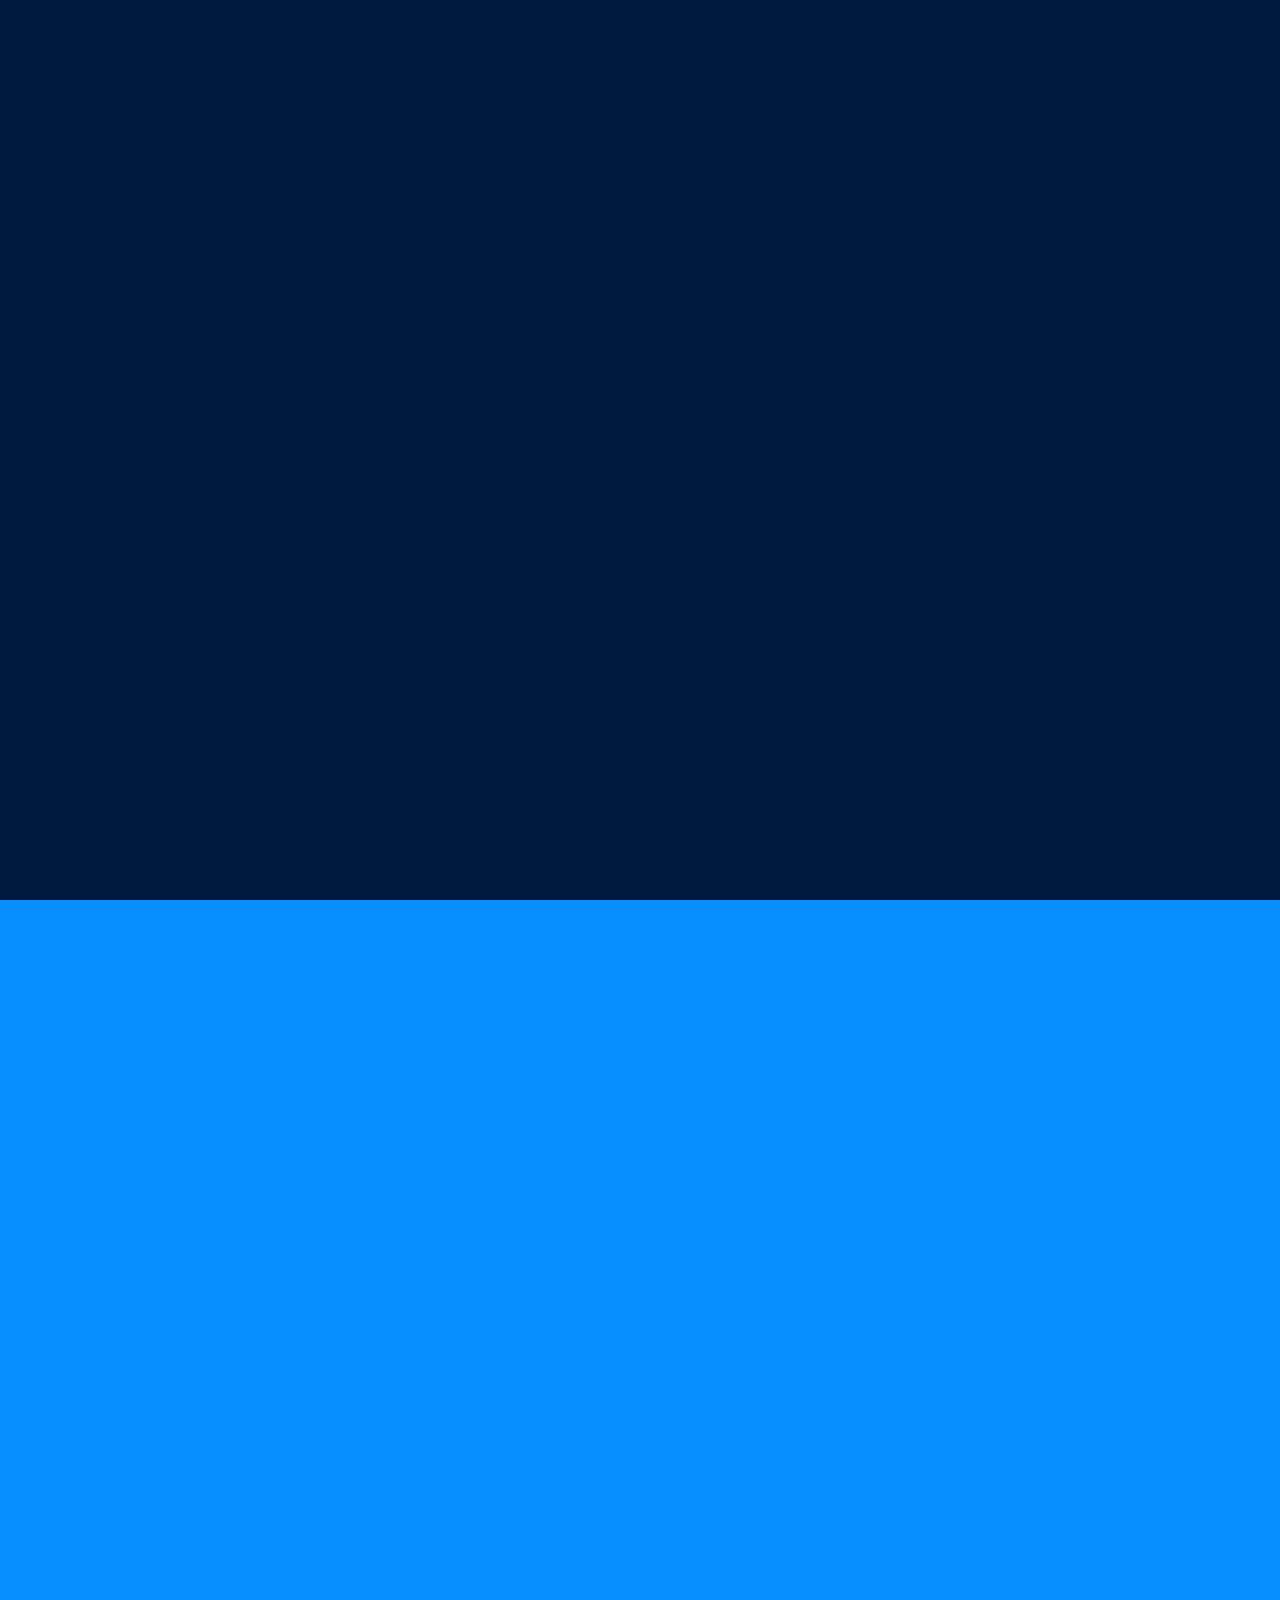
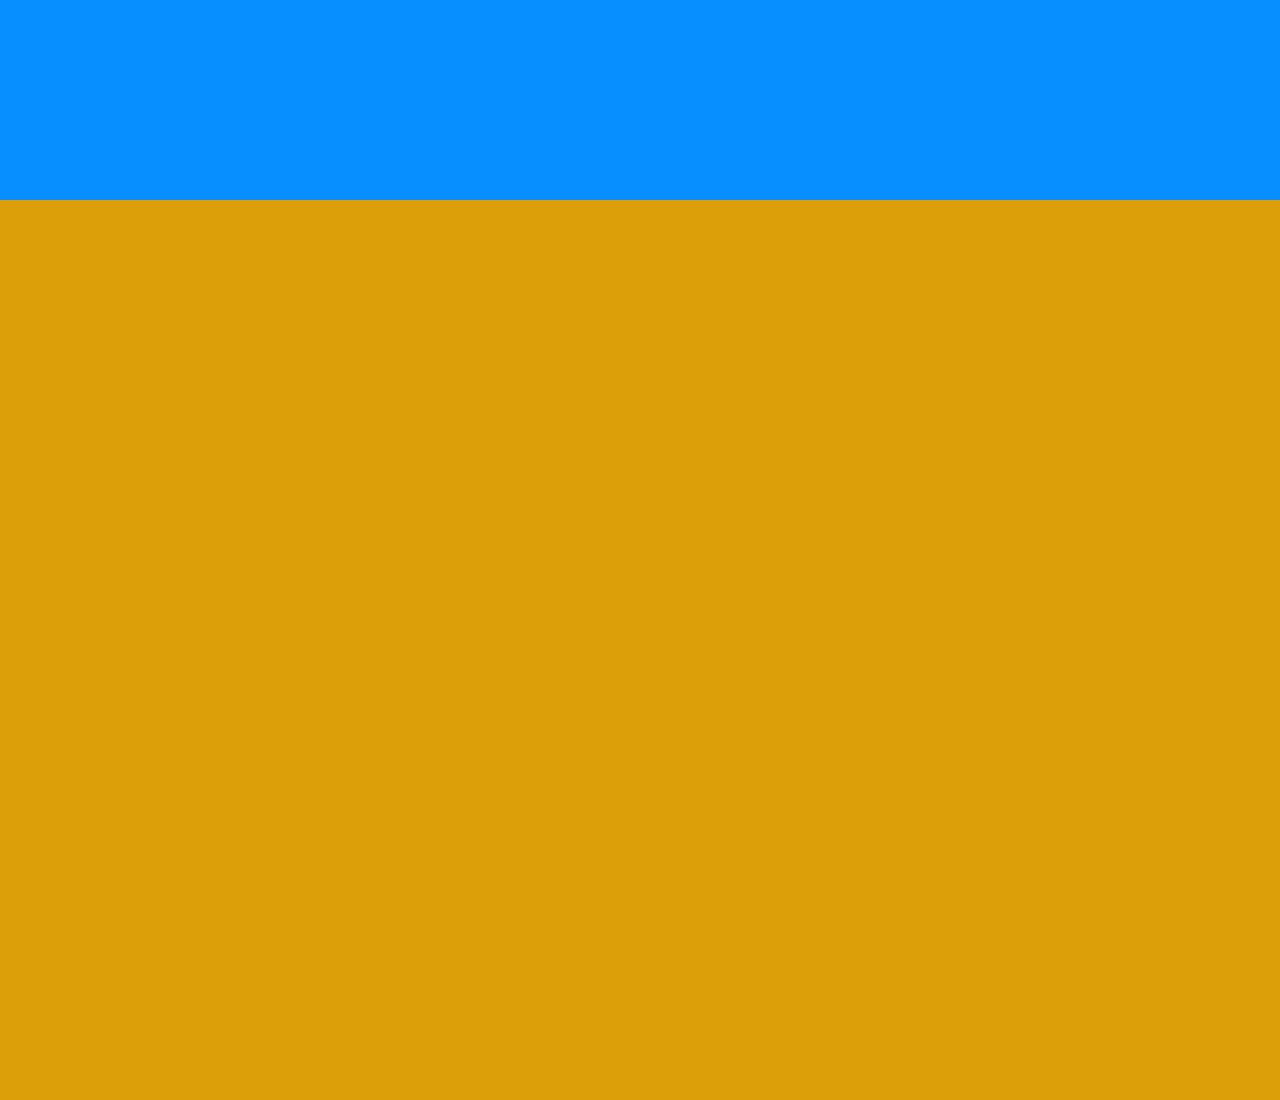
==== commit 67d39be5: "Update copy" ====
--- a/public/index.html
+++ b/public/index.html
@@ -62,15 +62,12 @@
         <img src="images/livenite.png" id="logo">
         <div class="text_block">
           <h1 class="about">A guy walks into a bar...<br>and it's really bad</h1>
-          <h2 class="usp"><div class="arrow_right"></div>Discover where to go next in seconds</h2>
-          <h2 class="usp"><div class="arrow_right"></div>No flyers. No tickets.</h3>
+          <h2 class="usp">Discover where to go next with the Livenite app.<br><br>Find a pub, bar, or club in seconds.</h2>
         </div>
         <div id="downloads">
           <img src="images/app_store.png" class="dl" onClick="_gaq.push(['_trackEvent', 'Buttons', 'Download', 'App_Store_Section_1']);">
           <img src="images/google_play.png" class="dl" onClick="_gaq.push(['_trackEvent', 'Buttons', 'Download', 'Google_Play_Section_1']);">
-        </div>
-        <div id="business">
-          <a href="#"><h4 id="business" onClick="_gaq.push(['_trackEvent', 'Business_Redirect', 'Business', 'Section_1']);">I want to put my business on the map</h4></a>
+          <img src="images/business_button.png" class="dl" onClick="_gaq.push(['_trackEvent', 'Business_Redirect', 'Business', 'Section_1']);">
         </div>
         <div class="bottom">
           <div class="down hidden" onClick="_gaq.push(['_trackEvent', 'Scroll', 'Down', 'Section_1']);">
@@ -82,10 +79,8 @@
         <div id="iphone_wrap" class="relative">
           <img src="images/iphone.png" id="iphone">
           <div id="cycle">
-            <div class="slide"><img src="images/s1.png" class="screenshot_image"></div>
-            <div class="slide hidden"><img src="images/s2.png" class="screenshot_image"></div>
+            <div class="slide"><img src="images/s4.png" class="screenshot_image"></div>
             <div class="slide hidden"><img src="images/s3.png" class="screenshot_image"></div>
-            <div class="slide hidden"><img src="images/s4.png" class="screenshot_image"></div>
           </div>
           <div id="cycle_2" class="hidden">
             <div class="slide"><img src="images/s3.png" class="screenshot_image"></div>
@@ -102,10 +97,10 @@
     <div class="wrap">
       <div class="left">
         <div class="text_block">
-          <h1 class="about_2">Totally free</h1>
-          <h2 class="usp_2"><div class="arrow_right"></div>See what's on at local bars, pubs, &amp; clubs</h2>
-          <h2 class="usp_2"><div class="arrow_right"></div>Filter results. Super easy.</h2>
-          <h2 class="usp_2"><div class="arrow_right"></div>No login required</h2>
+          <h1 class="about_2">See what's near you</h1>
+          <h2 class="usp_2"><div class="arrow_right"></div>Live venue information</h2>
+          <h2 class="usp_2"><div class="arrow_right"></div>No flyers or tickets</h2>
+          <h2 class="usp_2"><div class="arrow_right"></div>Navigate quickly</h2>
         </div>
         <div class="bottom">
           <div class="down hidden" onClick="_gaq.push(['_trackEvent', 'Scroll', 'Down', 'Section_2']);">
@@ -123,10 +118,9 @@
     <div class="wrap">
       <div class="left">
         <div class="text_block">
-          <h1 class="about_3">Exclusive deals</h1>
-          <h2 class="usp_3"><div class="arrow_right"></div>Share your plans with friends via Facebook</h2>
-          <h2 class="usp_3"><div class="arrow_right"></div>Community reviews</h2>
-          <h2 class="usp_3"><div class="arrow_right"></div>Leave your feedback</h2>
+          <h1 class="about_3">Get exclusive deals</h1>
+          <h2 class="usp_3"><div class="arrow_right"></div>Share your plans with friends</h2>
+          <h2 class="usp_3"><div class="arrow_right"></div>Totally free</h2>
         </div>
         <div class="bottom">
           <div id="upleft" class="up hidden" onClick="_gaq.push(['_trackEvent', 'Scroll', 'Up', 'Section_4']);">
--- a/public/stylesheets/section_1.css
+++ b/public/stylesheets/section_1.css
@@ -22,27 +22,38 @@
 
 .about, .about_2, .about_3, .about_4 {
   line-height: 1.4em;
-  padding: 40px 0 30px 0;
+  padding: 40px 0 35px 0;
+}
+
+#downloads {
+  padding-bottom: 40px;
 }
 
 @media (max-width: 360px) {
   #downloads {
-    padding-bottom: 10px;
+    padding-bottom: 50px;
   }
-}
-
-.dl:first-child {
-  margin-right: 4%;
 }
 
 .dl {
   height: 68px;
-  margin: 1% 0
+  margin: 1% 24px 1% 0;
+  line-height: 34px;
+  display: inline-block;
+}
+
+
+
+@media (max-width: 1250px) {
+  .dl {
+    margin-right: 12px;
+  }
 }
 
 @media (max-width: 800px) {
   .dl {
     height: 48px;
+    line-height: 24px;
   }
 }
 
@@ -56,8 +67,19 @@
   cursor: pointer;
 }
 
+.dl:last-child {
+  margin-right: 0;
+}
+
 #iphone_wrap {
   z-index: 100;
+  top: 40px;
+}
+
+@media (max-width: 1024px) {
+  #iphone_wrap {
+    top: 80px;
+  }
 }
 
 #cycle, #cycle_2, #cycle_3 {
@@ -75,7 +97,8 @@
 }
 
 #business a:link, #business a:hover, #business a:active, #business a:visited {
-  color: #DC9F09;
+  color: #01193F;
+  text-decoration: none;
 }
 
 #nope a:link, #nope a:hover, #nope a:active, #nope a:visited {
@@ -93,16 +116,8 @@
   }
 }
 
-#business h4 {
-  line-height: 88px;
-  padding: 0;
-  text-decoration: underline;
-}
-
-@media (max-width: 800px) {
-  #business h4 {
-    line-height: 68px;
-  }
+#business {
+  margin-bottom: 20px;
 }
 
 .button {
